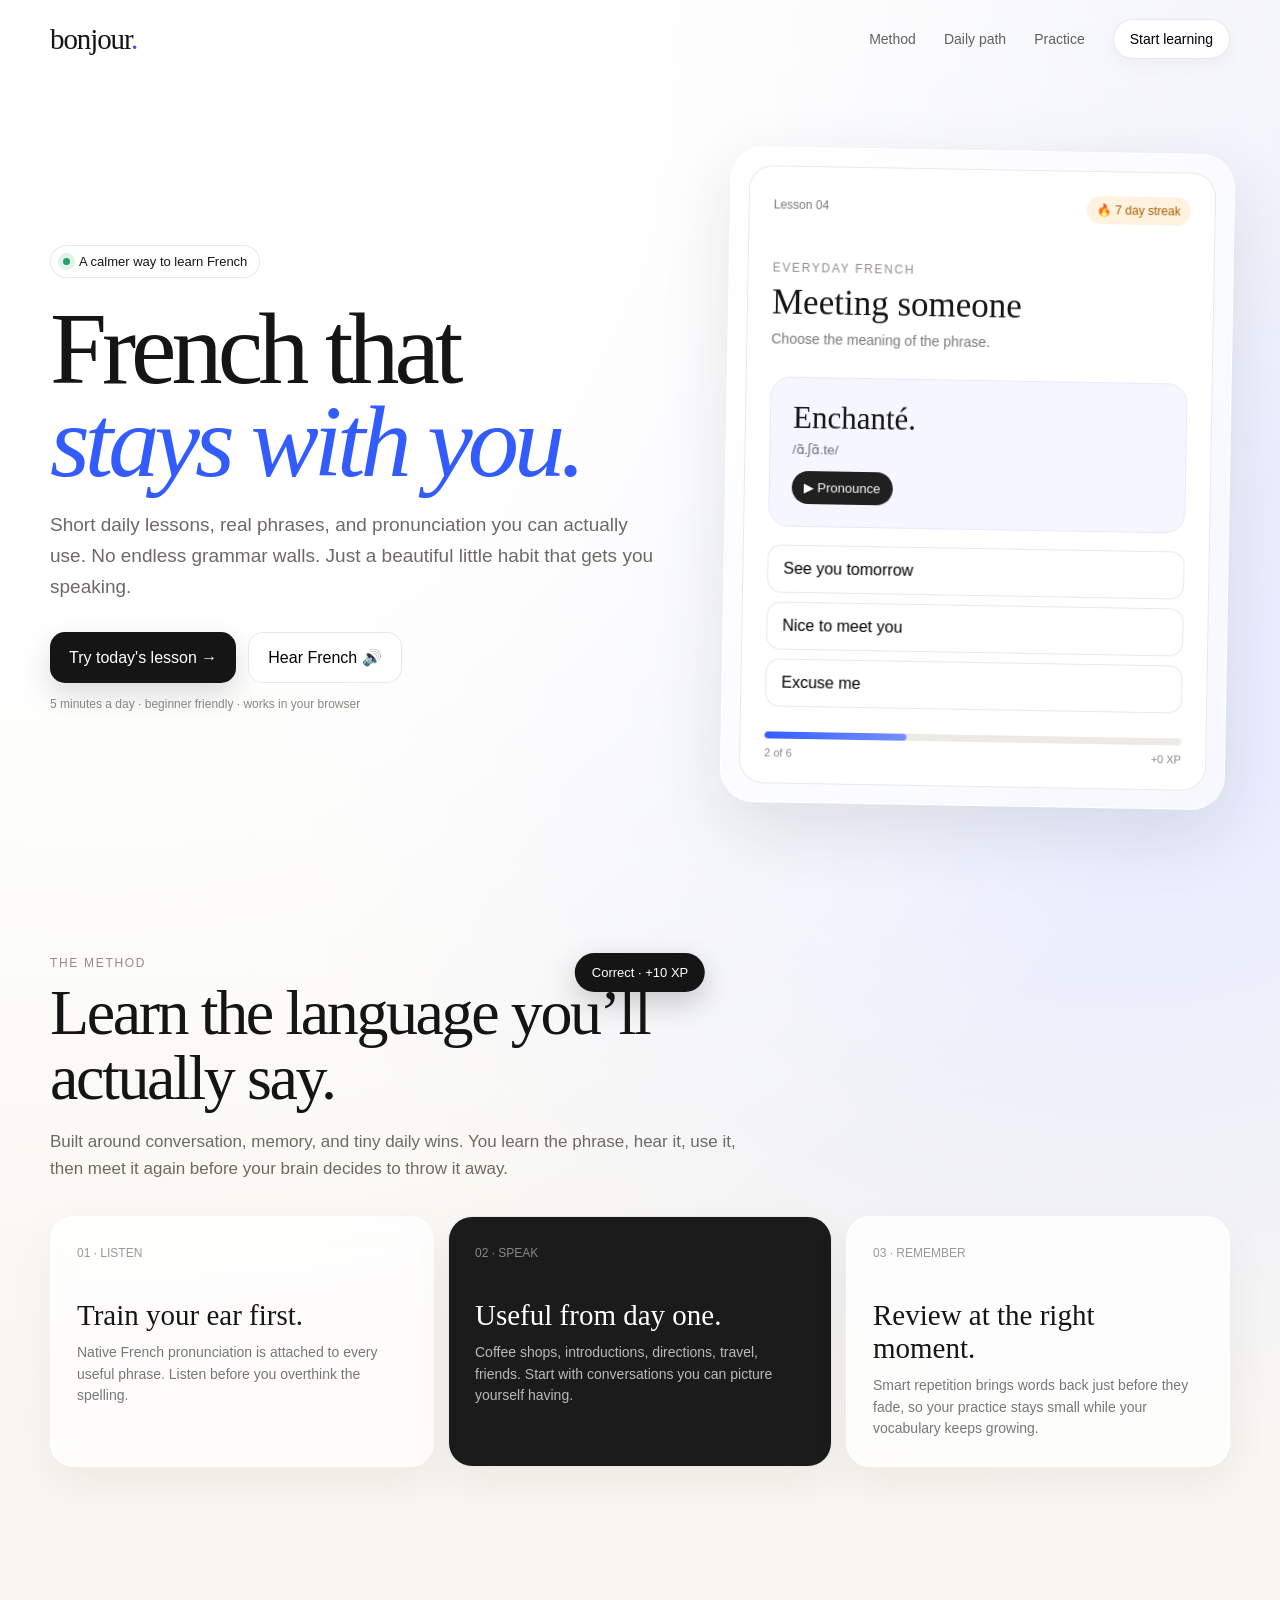
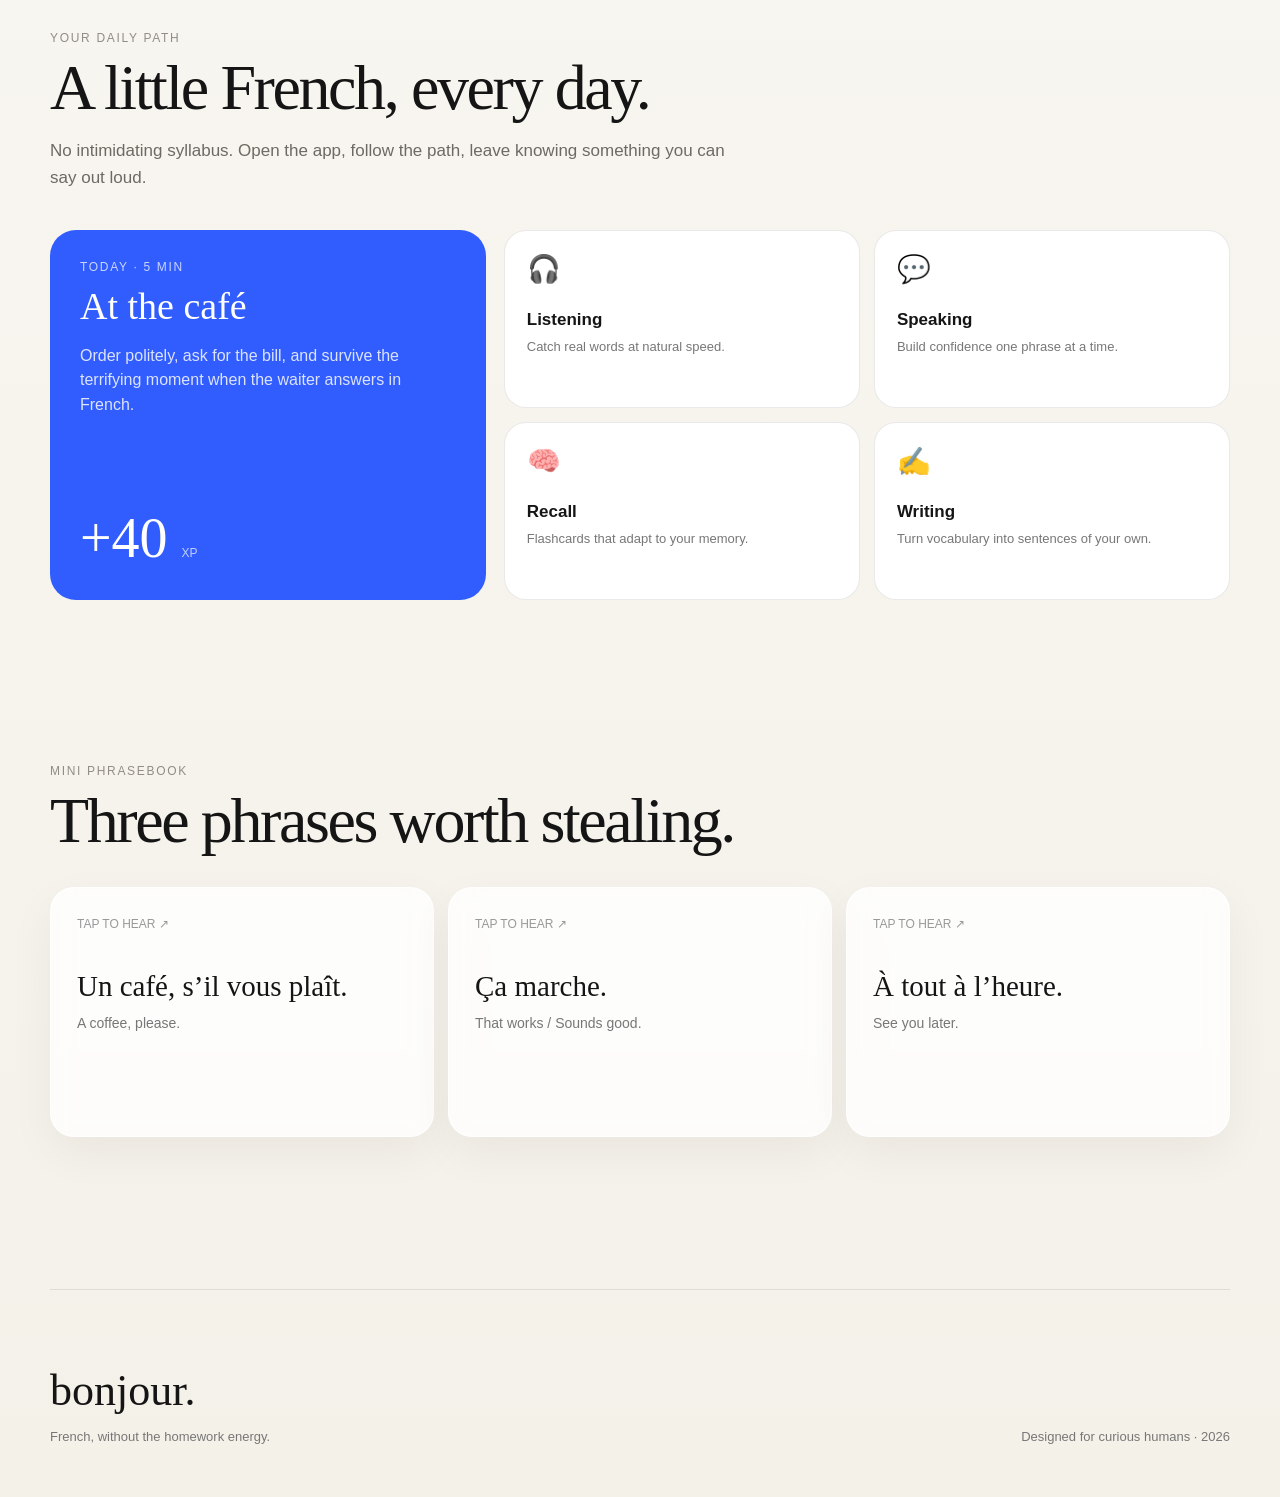
==== index.html @ db7db1b3 "Build interactive French learning demo" ====
<!DOCTYPE html>
<html lang="en">
<head>
<meta charset="UTF-8" />
<meta name="viewport" content="width=device-width, initial-scale=1.0" />
<meta name="theme-color" content="#f7f5ef" />
<title>bonjour. — Learn French beautifully</title>
<meta name="description" content="A beautiful, interactive French learning experience." />
<style>
  :root{
    --ink:#151515;--muted:#6d6a63;--paper:#f7f5ef;--card:rgba(255,255,255,.78);
    --line:rgba(20,20,20,.09);--blue:#335cff;--blue2:#7790ff;--cream:#ece7dd;--green:#2f8f62;
    --shadow:0 24px 70px rgba(28,26,20,.10);
  }
  *{box-sizing:border-box} html{scroll-behavior:smooth}
  body{margin:0;color:var(--ink);background:
    radial-gradient(circle at 8% 4%,#fff 0 15%,transparent 40%),
    radial-gradient(circle at 88% 20%,#e9edff 0 8%,transparent 32%),
    linear-gradient(180deg,#fbfaf6 0%,#f4f1e9 100%);
    font-family:Inter,ui-sans-serif,-apple-system,BlinkMacSystemFont,"Segoe UI",sans-serif;min-height:100vh}
  button{font:inherit}.wrap{width:min(1180px,calc(100% - 32px));margin:auto}
  nav{height:78px;display:flex;align-items:center;justify-content:space-between}
  .brand{font-family:Georgia,serif;font-size:29px;letter-spacing:-1.1px}
  .brand i{font-style:normal;color:var(--blue)}
  .navlinks{display:flex;gap:28px;align-items:center;font-size:14px}
  .navlinks a{color:inherit;text-decoration:none;opacity:.67}
  .pill{border:1px solid var(--line);background:#fff;border-radius:999px;padding:11px 16px;box-shadow:0 6px 20px rgba(0,0,0,.04)}
  .hero{display:grid;grid-template-columns:1.1fr .9fr;gap:58px;align-items:center;padding:72px 0 68px}
  .eyebrow{display:inline-flex;align-items:center;gap:9px;font-size:13px;padding:8px 12px;border:1px solid var(--line);border-radius:999px;background:rgba(255,255,255,.6)}
  .dot{width:7px;height:7px;border-radius:50%;background:#2c9d68;box-shadow:0 0 0 5px #dff3e9}
  h1{font-family:Georgia,serif;font-weight:500;font-size:clamp(58px,8vw,104px);line-height:.91;letter-spacing:-5px;margin:24px 0 22px}
  h1 span{font-style:italic;color:var(--blue)}
  .lead{font-size:19px;line-height:1.62;color:var(--muted);max-width:610px}
  .hero-actions{display:flex;gap:12px;margin-top:30px}
  .primary{border:0;border-radius:15px;padding:15px 19px;background:var(--ink);color:#fff;cursor:pointer;box-shadow:0 12px 30px rgba(0,0,0,.14)}
  .secondary{border:1px solid var(--line);border-radius:15px;padding:15px 19px;background:#fff;cursor:pointer}
  .micro{font-size:12px;color:#8a877f;margin-top:14px}
  .phone{background:rgba(255,255,255,.62);border:1px solid rgba(255,255,255,.88);border-radius:34px;padding:18px;box-shadow:var(--shadow);transform:rotate(1deg);backdrop-filter:blur(16px)}
  .phone-inner{border-radius:24px;background:#fff;min-height:540px;padding:24px;border:1px solid var(--line)}
  .status{display:flex;justify-content:space-between;align-items:center;font-size:12px;color:#777}
  .streak{padding:7px 10px;background:#fff3df;border-radius:999px;color:#a65b00}
  .lesson-head{margin-top:42px}
  .tiny{font-size:12px;text-transform:uppercase;letter-spacing:.14em;color:#918d85}
  .lesson-head h3{font-family:Georgia,serif;font-size:35px;margin:8px 0 8px;font-weight:500}
  .lesson-head p{margin:0;color:#777;font-size:14px}
  .phrase{margin:30px 0 18px;padding:22px;border-radius:20px;background:#f5f6ff;border:1px solid #e6e9ff}
  .phrase strong{font-family:Georgia,serif;font-size:31px;font-weight:500;display:block}
  .phrase small{color:#6d6b76;display:block;margin-top:6px}
  .speak{margin-top:14px;border:0;background:#202020;color:white;border-radius:999px;padding:9px 12px;cursor:pointer;font-size:13px}
  .choices{display:grid;gap:9px}
  .choice{border:1px solid var(--line);background:#fff;border-radius:14px;padding:14px 15px;text-align:left;cursor:pointer;transition:.2s}
  .choice:hover{transform:translateY(-2px);border-color:#b8c2ff}
  .choice.correct{background:#e8f7ef;border-color:#a6d5bd;color:#206546}
  .choice.wrong{background:#fff0ef;border-color:#f0b7b2}
  .progress{height:7px;background:#eceae4;border-radius:999px;overflow:hidden;margin-top:25px}
  .progress span{display:block;height:100%;width:34%;background:linear-gradient(90deg,var(--blue),var(--blue2));border-radius:999px;transition:.45s}
  .progress-row{display:flex;justify-content:space-between;font-size:11px;color:#8c8880;margin-top:8px}
  .section{padding:82px 0}.section-title{max-width:700px}
  .section-title h2{font-family:Georgia,serif;font-size:clamp(42px,5vw,66px);font-weight:500;letter-spacing:-2.4px;line-height:1.02;margin:10px 0}
  .section-title p{color:var(--muted);line-height:1.6;font-size:17px}
  .grid3{display:grid;grid-template-columns:repeat(3,1fr);gap:14px;margin-top:34px}
  .card{background:var(--card);border:1px solid rgba(255,255,255,.9);border-radius:24px;padding:26px;min-height:250px;box-shadow:0 16px 45px rgba(30,25,15,.05);backdrop-filter:blur(10px)}
  .card .num{font-size:12px;color:#999}.card h3{font-family:Georgia,serif;font-size:29px;font-weight:500;margin:38px 0 10px}
  .card p{color:#777;line-height:1.55;font-size:14px;margin:0}
  .card.highlight{background:#1b1b1b;color:#fff}.card.highlight p{color:#bababa}.card.highlight .num{color:#888}
  .path{display:grid;grid-template-columns:.75fr 1.25fr;gap:18px;margin-top:38px}
  .today{background:#315dff;color:white;border-radius:26px;padding:30px;min-height:370px;display:flex;flex-direction:column;justify-content:space-between}
  .today h3{font-family:Georgia,serif;font-weight:500;font-size:38px;margin:10px 0}.today p{color:#dce3ff;line-height:1.55}
  .xp{font-size:56px;font-family:Georgia,serif}.xp small{font-family:Inter,sans-serif;font-size:12px;opacity:.7}
  .modules{display:grid;grid-template-columns:1fr 1fr;gap:14px}
  .module{background:#fff;border:1px solid var(--line);border-radius:22px;padding:22px}
  .module .icon{font-size:27px}.module h4{font-size:17px;margin:25px 0 7px}.module p{font-size:13px;color:#777;line-height:1.5;margin:0}
  .footer{padding:75px 0 40px;border-top:1px solid var(--line);margin-top:70px;display:flex;justify-content:space-between;align-items:flex-end}
  .footer strong{font-family:Georgia,serif;font-size:44px;font-weight:500}.footer p{color:#777;font-size:13px}
  #toast{position:fixed;left:50%;bottom:28px;transform:translate(-50%,120px);background:#151515;color:white;padding:12px 17px;border-radius:999px;font-size:13px;transition:.3s;z-index:5;box-shadow:0 10px 30px rgba(0,0,0,.2)}
  #toast.show{transform:translate(-50%,0)}
  @media(max-width:850px){
    .hero{grid-template-columns:1fr;padding-top:35px}.phone{transform:none}.grid3,.path{grid-template-columns:1fr}.modules{grid-template-columns:1fr 1fr}
    .navlinks a{display:none}h1{letter-spacing:-3px}.footer{align-items:flex-start;gap:30px;flex-direction:column}
  }
  @media(max-width:520px){.modules{grid-template-columns:1fr}.hero-actions{flex-direction:column}.phone-inner{min-height:0}.navlinks .pill{display:block}h1{font-size:58px}}
</style>
</head>
<body>
<div class="wrap">
  <nav>
    <div class="brand">bonjour<i>.</i></div>
    <div class="navlinks">
      <a href="#method">Method</a><a href="#path">Daily path</a><a href="#practice">Practice</a>
      <button class="pill" onclick="document.getElementById('practice').scrollIntoView()">Start learning</button>
    </div>
  </nav>

  <main>
    <section class="hero">
      <div>
        <div class="eyebrow"><span class="dot"></span> A calmer way to learn French</div>
        <h1>French that<br><span>stays with you.</span></h1>
        <p class="lead">Short daily lessons, real phrases, and pronunciation you can actually use. No endless grammar walls. Just a beautiful little habit that gets you speaking.</p>
        <div class="hero-actions">
          <button class="primary" onclick="document.getElementById('practice').scrollIntoView()">Try today's lesson →</button>
          <button class="secondary" onclick="speakFrench('Bonjour, enchanté. Je suis ravi de vous rencontrer.')">Hear French 🔊</button>
        </div>
        <div class="micro">5 minutes a day · beginner friendly · works in your browser</div>
      </div>

      <div class="phone" id="practice">
        <div class="phone-inner">
          <div class="status"><span>Lesson 04</span><span class="streak">🔥 7 day streak</span></div>
          <div class="lesson-head">
            <div class="tiny">Everyday French</div>
            <h3>Meeting someone</h3>
            <p>Choose the meaning of the phrase.</p>
          </div>
          <div class="phrase">
            <strong>Enchanté.</strong>
            <small>/ɑ̃.ʃɑ̃.te/</small>
            <button class="speak" onclick="speakFrench('Enchanté')">▶ Pronounce</button>
          </div>
          <div class="choices">
            <button class="choice" onclick="answer(this,false)">See you tomorrow</button>
            <button class="choice" onclick="answer(this,true)">Nice to meet you</button>
            <button class="choice" onclick="answer(this,false)">Excuse me</button>
          </div>
          <div class="progress"><span id="bar"></span></div>
          <div class="progress-row"><span id="step">2 of 6</span><span id="xp">+0 XP</span></div>
        </div>
      </div>
    </section>

    <section class="section" id="method">
      <div class="section-title">
        <div class="tiny">The method</div>
        <h2>Learn the language you’ll actually say.</h2>
        <p>Built around conversation, memory, and tiny daily wins. You learn the phrase, hear it, use it, then meet it again before your brain decides to throw it away.</p>
      </div>
      <div class="grid3">
        <article class="card">
          <span class="num">01 · LISTEN</span>
          <h3>Train your ear first.</h3>
          <p>Native French pronunciation is attached to every useful phrase. Listen before you overthink the spelling.</p>
        </article>
        <article class="card highlight">
          <span class="num">02 · SPEAK</span>
          <h3>Useful from day one.</h3>
          <p>Coffee shops, introductions, directions, travel, friends. Start with conversations you can picture yourself having.</p>
        </article>
        <article class="card">
          <span class="num">03 · REMEMBER</span>
          <h3>Review at the right moment.</h3>
          <p>Smart repetition brings words back just before they fade, so your practice stays small while your vocabulary keeps growing.</p>
        </article>
      </div>
    </section>

    <section class="section" id="path">
      <div class="section-title">
        <div class="tiny">Your daily path</div>
        <h2>A little French, every day.</h2>
        <p>No intimidating syllabus. Open the app, follow the path, leave knowing something you can say out loud.</p>
      </div>
      <div class="path">
        <div class="today">
          <div>
            <div class="tiny" style="color:#cbd5ff">TODAY · 5 MIN</div>
            <h3>At the café</h3>
            <p>Order politely, ask for the bill, and survive the terrifying moment when the waiter answers in French.</p>
          </div>
          <div class="xp">+40 <small>XP</small></div>
        </div>
        <div class="modules">
          <div class="module"><div class="icon">🎧</div><h4>Listening</h4><p>Catch real words at natural speed.</p></div>
          <div class="module"><div class="icon">💬</div><h4>Speaking</h4><p>Build confidence one phrase at a time.</p></div>
          <div class="module"><div class="icon">🧠</div><h4>Recall</h4><p>Flashcards that adapt to your memory.</p></div>
          <div class="module"><div class="icon">✍️</div><h4>Writing</h4><p>Turn vocabulary into sentences of your own.</p></div>
        </div>
      </div>
    </section>

    <section class="section">
      <div class="section-title">
        <div class="tiny">Mini phrasebook</div>
        <h2>Three phrases worth stealing.</h2>
      </div>
      <div class="grid3">
        <article class="card" onclick="speakFrench('Un café, s\'il vous plaît')" style="cursor:pointer">
          <span class="num">TAP TO HEAR ↗</span><h3>Un café, s’il vous plaît.</h3><p>A coffee, please.</p>
        </article>
        <article class="card" onclick="speakFrench('Ça marche')" style="cursor:pointer">
          <span class="num">TAP TO HEAR ↗</span><h3>Ça marche.</h3><p>That works / Sounds good.</p>
        </article>
        <article class="card" onclick="speakFrench('À tout à l\'heure')" style="cursor:pointer">
          <span class="num">TAP TO HEAR ↗</span><h3>À tout à l’heure.</h3><p>See you later.</p>
        </article>
      </div>
    </section>
  </main>

  <footer class="footer">
    <div><strong>bonjour.</strong><p>French, without the homework energy.</p></div>
    <p>Designed for curious humans · 2026</p>
  </footer>
</div>
<div id="toast">Correct · +10 XP</div>

<script>
let solved=false;
function answer(el,correct){
  if(solved) return;
  document.querySelectorAll('.choice').forEach(b=>b.classList.remove('correct','wrong'));
  if(correct){
    solved=true; el.classList.add('correct');
    document.getElementById('bar').style.width='50%';
    document.getElementById('step').textContent='3 of 6';
    document.getElementById('xp').textContent='+10 XP';
    toast('Correct · +10 XP');
  } else {
    el.classList.add('wrong'); toast('Almost. Try again.');
    setTimeout(()=>el.classList.remove('wrong'),700);
  }
}
function toast(t){
  const x=document.getElementById('toast'); x.textContent=t; x.classList.add('show');
  setTimeout(()=>x.classList.remove('show'),1500);
}
function speakFrench(text){
  if(!('speechSynthesis' in window)){ toast('Audio is not supported in this browser'); return; }
  speechSynthesis.cancel();
  const u=new SpeechSynthesisUtterance(text); u.lang='fr-FR'; u.rate=.88;
  speechSynthesis.speak(u);
}
</script>
</body>
</html>
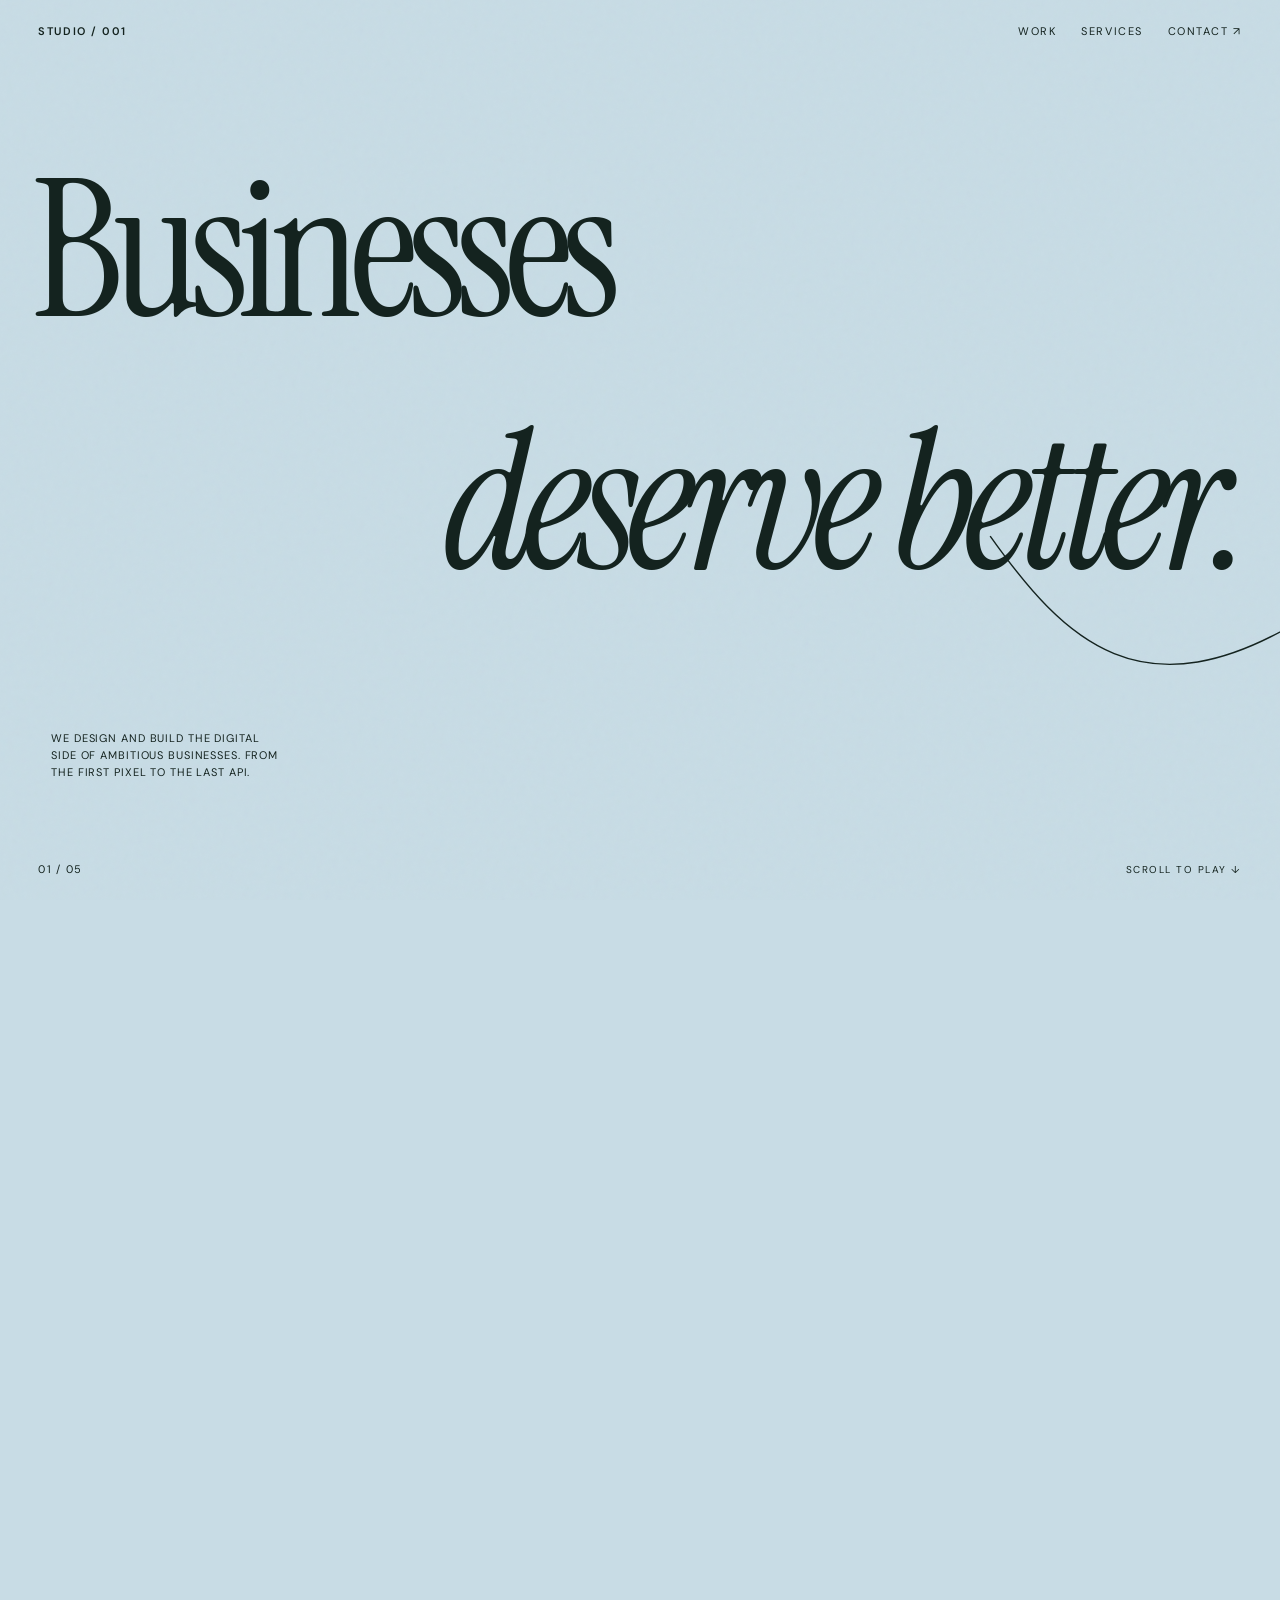
==== commit 31e62586: "Replace demo with cinematic studio scroll concept" ====
--- a/index.html
+++ b/index.html
@@ -1,234 +1,65 @@
-<!DOCTYPE html>
+<!doctype html>
 <html lang="en">
 <head>
-<meta charset="UTF-8" />
-<meta name="viewport" content="width=device-width, initial-scale=1.0" />
-<meta name="theme-color" content="#f7f5ef" />
-<title>bonjour. — Learn French beautifully</title>
-<meta name="description" content="A beautiful, interactive French learning experience." />
+<meta charset="utf-8"><meta name="viewport" content="width=device-width,initial-scale=1">
+<title>Studio — Digital, made tangible.</title>
+<meta name="theme-color" content="#c9dce5">
 <style>
-  :root{
-    --ink:#151515;--muted:#6d6a63;--paper:#f7f5ef;--card:rgba(255,255,255,.78);
-    --line:rgba(20,20,20,.09);--blue:#335cff;--blue2:#7790ff;--cream:#ece7dd;--green:#2f8f62;
-    --shadow:0 24px 70px rgba(28,26,20,.10);
-  }
-  *{box-sizing:border-box} html{scroll-behavior:smooth}
-  body{margin:0;color:var(--ink);background:
-    radial-gradient(circle at 8% 4%,#fff 0 15%,transparent 40%),
-    radial-gradient(circle at 88% 20%,#e9edff 0 8%,transparent 32%),
-    linear-gradient(180deg,#fbfaf6 0%,#f4f1e9 100%);
-    font-family:Inter,ui-sans-serif,-apple-system,BlinkMacSystemFont,"Segoe UI",sans-serif;min-height:100vh}
-  button{font:inherit}.wrap{width:min(1180px,calc(100% - 32px));margin:auto}
-  nav{height:78px;display:flex;align-items:center;justify-content:space-between}
-  .brand{font-family:Georgia,serif;font-size:29px;letter-spacing:-1.1px}
-  .brand i{font-style:normal;color:var(--blue)}
-  .navlinks{display:flex;gap:28px;align-items:center;font-size:14px}
-  .navlinks a{color:inherit;text-decoration:none;opacity:.67}
-  .pill{border:1px solid var(--line);background:#fff;border-radius:999px;padding:11px 16px;box-shadow:0 6px 20px rgba(0,0,0,.04)}
-  .hero{display:grid;grid-template-columns:1.1fr .9fr;gap:58px;align-items:center;padding:72px 0 68px}
-  .eyebrow{display:inline-flex;align-items:center;gap:9px;font-size:13px;padding:8px 12px;border:1px solid var(--line);border-radius:999px;background:rgba(255,255,255,.6)}
-  .dot{width:7px;height:7px;border-radius:50%;background:#2c9d68;box-shadow:0 0 0 5px #dff3e9}
-  h1{font-family:Georgia,serif;font-weight:500;font-size:clamp(58px,8vw,104px);line-height:.91;letter-spacing:-5px;margin:24px 0 22px}
-  h1 span{font-style:italic;color:var(--blue)}
-  .lead{font-size:19px;line-height:1.62;color:var(--muted);max-width:610px}
-  .hero-actions{display:flex;gap:12px;margin-top:30px}
-  .primary{border:0;border-radius:15px;padding:15px 19px;background:var(--ink);color:#fff;cursor:pointer;box-shadow:0 12px 30px rgba(0,0,0,.14)}
-  .secondary{border:1px solid var(--line);border-radius:15px;padding:15px 19px;background:#fff;cursor:pointer}
-  .micro{font-size:12px;color:#8a877f;margin-top:14px}
-  .phone{background:rgba(255,255,255,.62);border:1px solid rgba(255,255,255,.88);border-radius:34px;padding:18px;box-shadow:var(--shadow);transform:rotate(1deg);backdrop-filter:blur(16px)}
-  .phone-inner{border-radius:24px;background:#fff;min-height:540px;padding:24px;border:1px solid var(--line)}
-  .status{display:flex;justify-content:space-between;align-items:center;font-size:12px;color:#777}
-  .streak{padding:7px 10px;background:#fff3df;border-radius:999px;color:#a65b00}
-  .lesson-head{margin-top:42px}
-  .tiny{font-size:12px;text-transform:uppercase;letter-spacing:.14em;color:#918d85}
-  .lesson-head h3{font-family:Georgia,serif;font-size:35px;margin:8px 0 8px;font-weight:500}
-  .lesson-head p{margin:0;color:#777;font-size:14px}
-  .phrase{margin:30px 0 18px;padding:22px;border-radius:20px;background:#f5f6ff;border:1px solid #e6e9ff}
-  .phrase strong{font-family:Georgia,serif;font-size:31px;font-weight:500;display:block}
-  .phrase small{color:#6d6b76;display:block;margin-top:6px}
-  .speak{margin-top:14px;border:0;background:#202020;color:white;border-radius:999px;padding:9px 12px;cursor:pointer;font-size:13px}
-  .choices{display:grid;gap:9px}
-  .choice{border:1px solid var(--line);background:#fff;border-radius:14px;padding:14px 15px;text-align:left;cursor:pointer;transition:.2s}
-  .choice:hover{transform:translateY(-2px);border-color:#b8c2ff}
-  .choice.correct{background:#e8f7ef;border-color:#a6d5bd;color:#206546}
-  .choice.wrong{background:#fff0ef;border-color:#f0b7b2}
-  .progress{height:7px;background:#eceae4;border-radius:999px;overflow:hidden;margin-top:25px}
-  .progress span{display:block;height:100%;width:34%;background:linear-gradient(90deg,var(--blue),var(--blue2));border-radius:999px;transition:.45s}
-  .progress-row{display:flex;justify-content:space-between;font-size:11px;color:#8c8880;margin-top:8px}
-  .section{padding:82px 0}.section-title{max-width:700px}
-  .section-title h2{font-family:Georgia,serif;font-size:clamp(42px,5vw,66px);font-weight:500;letter-spacing:-2.4px;line-height:1.02;margin:10px 0}
-  .section-title p{color:var(--muted);line-height:1.6;font-size:17px}
-  .grid3{display:grid;grid-template-columns:repeat(3,1fr);gap:14px;margin-top:34px}
-  .card{background:var(--card);border:1px solid rgba(255,255,255,.9);border-radius:24px;padding:26px;min-height:250px;box-shadow:0 16px 45px rgba(30,25,15,.05);backdrop-filter:blur(10px)}
-  .card .num{font-size:12px;color:#999}.card h3{font-family:Georgia,serif;font-size:29px;font-weight:500;margin:38px 0 10px}
-  .card p{color:#777;line-height:1.55;font-size:14px;margin:0}
-  .card.highlight{background:#1b1b1b;color:#fff}.card.highlight p{color:#bababa}.card.highlight .num{color:#888}
-  .path{display:grid;grid-template-columns:.75fr 1.25fr;gap:18px;margin-top:38px}
-  .today{background:#315dff;color:white;border-radius:26px;padding:30px;min-height:370px;display:flex;flex-direction:column;justify-content:space-between}
-  .today h3{font-family:Georgia,serif;font-weight:500;font-size:38px;margin:10px 0}.today p{color:#dce3ff;line-height:1.55}
-  .xp{font-size:56px;font-family:Georgia,serif}.xp small{font-family:Inter,sans-serif;font-size:12px;opacity:.7}
-  .modules{display:grid;grid-template-columns:1fr 1fr;gap:14px}
-  .module{background:#fff;border:1px solid var(--line);border-radius:22px;padding:22px}
-  .module .icon{font-size:27px}.module h4{font-size:17px;margin:25px 0 7px}.module p{font-size:13px;color:#777;line-height:1.5;margin:0}
-  .footer{padding:75px 0 40px;border-top:1px solid var(--line);margin-top:70px;display:flex;justify-content:space-between;align-items:flex-end}
-  .footer strong{font-family:Georgia,serif;font-size:44px;font-weight:500}.footer p{color:#777;font-size:13px}
-  #toast{position:fixed;left:50%;bottom:28px;transform:translate(-50%,120px);background:#151515;color:white;padding:12px 17px;border-radius:999px;font-size:13px;transition:.3s;z-index:5;box-shadow:0 10px 30px rgba(0,0,0,.2)}
-  #toast.show{transform:translate(-50%,0)}
-  @media(max-width:850px){
-    .hero{grid-template-columns:1fr;padding-top:35px}.phone{transform:none}.grid3,.path{grid-template-columns:1fr}.modules{grid-template-columns:1fr 1fr}
-    .navlinks a{display:none}h1{letter-spacing:-3px}.footer{align-items:flex-start;gap:30px;flex-direction:column}
-  }
-  @media(max-width:520px){.modules{grid-template-columns:1fr}.hero-actions{flex-direction:column}.phone-inner{min-height:0}.navlinks .pill{display:block}h1{font-size:58px}}
+@import url('https://fonts.googleapis.com/css2?family=DM+Sans:wght@400;500;600&family=Instrument+Serif:ital@0;1&display=swap');
+:root{--blue:#c8dce5;--cream:#eee6d7;--green:#12382f;--ink:#14231f;--tan:#c9b89a}
+*{box-sizing:border-box}html,body{margin:0;background:var(--blue);color:var(--ink);font-family:"DM Sans",sans-serif}
+body{height:720vh}.stage{position:fixed;inset:0;overflow:hidden;background:var(--blue);transition:background .6s}
+.paper{position:absolute;inset:-4%;background-image:url("data:image/svg+xml,%3Csvg viewBox='0 0 180 180' xmlns='http://www.w3.org/2000/svg'%3E%3Cfilter id='n'%3E%3CfeTurbulence type='fractalNoise' baseFrequency='.8' numOctaves='4' stitchTiles='stitch'/%3E%3C/filter%3E%3Crect width='100%25' height='100%25' filter='url(%23n)' opacity='.10'/%3E%3C/svg%3E");mix-blend-mode:multiply;opacity:.28;pointer-events:none;z-index:30}
+nav{position:absolute;z-index:40;top:0;left:0;right:0;padding:24px 3vw;display:flex;justify-content:space-between;align-items:center;font-size:11px;letter-spacing:.14em;text-transform:uppercase}
+.logo{font-weight:600}.navright{display:flex;gap:25px}.counter{position:absolute;z-index:40;bottom:24px;left:3vw;font-size:11px;letter-spacing:.12em}.hint{position:absolute;z-index:40;right:3vw;bottom:24px;font-size:10px;letter-spacing:.15em;text-transform:uppercase}
+.scene{position:absolute;inset:0;display:flex;align-items:center;justify-content:center;will-change:transform,opacity}
+.hero{z-index:8}.mega{position:absolute;margin:0;font-family:"Instrument Serif",serif;font-size:clamp(88px,15vw,245px);font-weight:400;line-height:.74;letter-spacing:-.055em;white-space:nowrap}
+.mega.a{left:2.5vw;top:20vh}.mega.b{right:3vw;top:48vh;font-style:italic}.micro{position:absolute;width:230px;font-size:11px;line-height:1.55;text-transform:uppercase;letter-spacing:.08em;left:4vw;bottom:12vh}
+.lineSvg{position:absolute;inset:0;width:100%;height:100%;z-index:14;pointer-events:none}.lineSvg path{fill:none;stroke:var(--ink);stroke-width:1.4;vector-effect:non-scaling-stroke}
+.idea{z-index:10;opacity:0}.idea .title{position:absolute;left:7vw;top:19vh;font:400 clamp(70px,12vw,190px)/.78 "Instrument Serif";letter-spacing:-.05em}.idea .title i{font-weight:400}.sketch{position:absolute;right:8vw;bottom:8vh;width:min(38vw,550px);height:min(50vh,500px);border:1px solid var(--ink);transform:rotate(2deg);background:rgba(238,230,215,.34)}
+.sketch:before,.sketch:after{content:"";position:absolute;border:1px solid var(--ink)}.sketch:before{inset:12% 10% 18% 14%;clip-path:polygon(0 100%,0 30%,23% 30%,23% 0,55% 0,55% 18%,100% 18%,100% 100%)}.sketch:after{width:38%;height:45%;right:15%;bottom:18%;border-radius:50% 50% 8% 8%}
+.note{position:absolute;right:12vw;top:17vh;font:italic 30px "Instrument Serif";transform:rotate(-7deg)}
+.web{z-index:12;opacity:0}.browser{width:min(78vw,1120px);height:min(66vh,690px);background:var(--cream);border:1px solid var(--ink);box-shadow:12px 15px 0 rgba(20,35,31,.12);position:relative;overflow:hidden}.bar{height:42px;border-bottom:1px solid var(--ink);display:flex;align-items:center;padding:0 16px;gap:7px}.dot{width:6px;height:6px;border:1px solid;border-radius:50%}.browserHero{padding:7vh 5vw}.browserHero small{font-size:10px;letter-spacing:.14em;text-transform:uppercase}.browserHero h2{font:400 clamp(58px,9vw,145px)/.77 "Instrument Serif";letter-spacing:-.05em;margin:3vh 0}.browserHero p{width:340px;max-width:70%;font-size:12px;line-height:1.6}
+.phoneScene{z-index:15;opacity:0}.phone{height:min(74vh,760px);aspect-ratio:.49;border:1.5px solid var(--cream);border-radius:44px;padding:12px;background:var(--green);box-shadow:14px 18px 0 rgba(0,0,0,.12);color:var(--cream);overflow:hidden}.phoneIn{border:1px solid rgba(238,230,215,.5);border-radius:33px;height:100%;padding:35px 20px;position:relative}.phone h3{font:400 58px/.85 "Instrument Serif";margin:50px 0 15px}.phone .tile{border-top:1px solid rgba(238,230,215,.5);padding:16px 0;font-size:11px;display:flex;justify-content:space-between}.floatWord{position:absolute;font:italic clamp(90px,17vw,270px)/.8 "Instrument Serif";color:var(--cream);white-space:nowrap}
+.system{z-index:18;opacity:0;color:var(--ink)}.systemTitle{position:absolute;left:4vw;top:15vh;font:400 clamp(75px,12vw,190px)/.8 "Instrument Serif";letter-spacing:-.05em}.objects{position:absolute;left:5vw;right:5vw;bottom:9vh;height:36vh;display:flex;align-items:end;justify-content:space-between}.obj{border:1px solid var(--ink);background:rgba(238,230,215,.38);padding:16px;font-size:10px;text-transform:uppercase;letter-spacing:.1em}.receipt{width:18%;height:75%;transform:rotate(-3deg)}.box{width:23%;height:45%}.crm{width:28%;height:92%;display:grid;grid-template-rows:auto 1fr;gap:15px}.rows{border-top:1px solid}.rows div{border-bottom:1px solid;padding:8px 0}.pay{width:17%;height:58%;transform:rotate(3deg)}
+.final{z-index:22;opacity:0;color:var(--cream)}.final h2{font:400 clamp(80px,14vw,220px)/.76 "Instrument Serif";letter-spacing:-.055em;margin:0;width:88vw}.final h2 i{font-weight:400}.final small{position:absolute;left:6vw;bottom:11vh;letter-spacing:.15em;text-transform:uppercase}.globe{position:absolute;width:min(32vw,430px);aspect-ratio:1;border:1px solid var(--cream);border-radius:50%;right:5vw;bottom:-10vh;opacity:.5}.globe:before,.globe:after{content:"";position:absolute;inset:10% 32%;border:1px solid;border-radius:50%}.globe:after{inset:32% 10%}
+@media(max-width:700px){body{height:760vh}nav{padding:18px 18px}.navright{gap:12px}.navright span:first-child{display:none}.mega{font-size:clamp(76px,24vw,120px)}.mega.a{left:16px;top:25vh}.mega.b{right:15px;top:48vh}.micro{left:18px;bottom:15vh;width:185px}.idea .title{left:18px;top:19vh;font-size:clamp(65px,20vw,105px)}.sketch{width:72vw;height:36vh;right:-8vw;bottom:8vh}.note{right:20px;top:14vh;font-size:22px}.browser{width:88vw;height:64vh}.browserHero{padding:6vh 7vw}.browserHero h2{font-size:clamp(58px,18vw,90px)}.phone{height:68vh}.floatWord{font-size:30vw;transform:rotate(-90deg);right:-42vw!important;top:30vh!important}.systemTitle{left:18px;top:15vh;font-size:20vw}.objects{left:18px;right:18px;height:43vh;gap:8px;flex-wrap:wrap}.receipt{width:42%;height:40%}.box{width:52%;height:32%}.crm{width:60%;height:50%}.pay{width:34%;height:42%}.final h2{font-size:21vw;width:92vw}.globe{width:70vw;right:-20vw}.counter{left:18px}.hint{right:18px}}
+@media(prefers-reduced-motion:reduce){body{height:auto}.stage{position:relative;height:100vh}.scene:not(.hero){display:none}}
 </style>
-</head>
-<body>
-<div class="wrap">
-  <nav>
-    <div class="brand">bonjour<i>.</i></div>
-    <div class="navlinks">
-      <a href="#method">Method</a><a href="#path">Daily path</a><a href="#practice">Practice</a>
-      <button class="pill" onclick="document.getElementById('practice').scrollIntoView()">Start learning</button>
-    </div>
-  </nav>
-
-  <main>
-    <section class="hero">
-      <div>
-        <div class="eyebrow"><span class="dot"></span> A calmer way to learn French</div>
-        <h1>French that<br><span>stays with you.</span></h1>
-        <p class="lead">Short daily lessons, real phrases, and pronunciation you can actually use. No endless grammar walls. Just a beautiful little habit that gets you speaking.</p>
-        <div class="hero-actions">
-          <button class="primary" onclick="document.getElementById('practice').scrollIntoView()">Try today's lesson →</button>
-          <button class="secondary" onclick="speakFrench('Bonjour, enchanté. Je suis ravi de vous rencontrer.')">Hear French 🔊</button>
-        </div>
-        <div class="micro">5 minutes a day · beginner friendly · works in your browser</div>
-      </div>
-
-      <div class="phone" id="practice">
-        <div class="phone-inner">
-          <div class="status"><span>Lesson 04</span><span class="streak">🔥 7 day streak</span></div>
-          <div class="lesson-head">
-            <div class="tiny">Everyday French</div>
-            <h3>Meeting someone</h3>
-            <p>Choose the meaning of the phrase.</p>
-          </div>
-          <div class="phrase">
-            <strong>Enchanté.</strong>
-            <small>/ɑ̃.ʃɑ̃.te/</small>
-            <button class="speak" onclick="speakFrench('Enchanté')">▶ Pronounce</button>
-          </div>
-          <div class="choices">
-            <button class="choice" onclick="answer(this,false)">See you tomorrow</button>
-            <button class="choice" onclick="answer(this,true)">Nice to meet you</button>
-            <button class="choice" onclick="answer(this,false)">Excuse me</button>
-          </div>
-          <div class="progress"><span id="bar"></span></div>
-          <div class="progress-row"><span id="step">2 of 6</span><span id="xp">+0 XP</span></div>
-        </div>
-      </div>
-    </section>
-
-    <section class="section" id="method">
-      <div class="section-title">
-        <div class="tiny">The method</div>
-        <h2>Learn the language you’ll actually say.</h2>
-        <p>Built around conversation, memory, and tiny daily wins. You learn the phrase, hear it, use it, then meet it again before your brain decides to throw it away.</p>
-      </div>
-      <div class="grid3">
-        <article class="card">
-          <span class="num">01 · LISTEN</span>
-          <h3>Train your ear first.</h3>
-          <p>Native French pronunciation is attached to every useful phrase. Listen before you overthink the spelling.</p>
-        </article>
-        <article class="card highlight">
-          <span class="num">02 · SPEAK</span>
-          <h3>Useful from day one.</h3>
-          <p>Coffee shops, introductions, directions, travel, friends. Start with conversations you can picture yourself having.</p>
-        </article>
-        <article class="card">
-          <span class="num">03 · REMEMBER</span>
-          <h3>Review at the right moment.</h3>
-          <p>Smart repetition brings words back just before they fade, so your practice stays small while your vocabulary keeps growing.</p>
-        </article>
-      </div>
-    </section>
-
-    <section class="section" id="path">
-      <div class="section-title">
-        <div class="tiny">Your daily path</div>
-        <h2>A little French, every day.</h2>
-        <p>No intimidating syllabus. Open the app, follow the path, leave knowing something you can say out loud.</p>
-      </div>
-      <div class="path">
-        <div class="today">
-          <div>
-            <div class="tiny" style="color:#cbd5ff">TODAY · 5 MIN</div>
-            <h3>At the café</h3>
-            <p>Order politely, ask for the bill, and survive the terrifying moment when the waiter answers in French.</p>
-          </div>
-          <div class="xp">+40 <small>XP</small></div>
-        </div>
-        <div class="modules">
-          <div class="module"><div class="icon">🎧</div><h4>Listening</h4><p>Catch real words at natural speed.</p></div>
-          <div class="module"><div class="icon">💬</div><h4>Speaking</h4><p>Build confidence one phrase at a time.</p></div>
-          <div class="module"><div class="icon">🧠</div><h4>Recall</h4><p>Flashcards that adapt to your memory.</p></div>
-          <div class="module"><div class="icon">✍️</div><h4>Writing</h4><p>Turn vocabulary into sentences of your own.</p></div>
-        </div>
-      </div>
-    </section>
-
-    <section class="section">
-      <div class="section-title">
-        <div class="tiny">Mini phrasebook</div>
-        <h2>Three phrases worth stealing.</h2>
-      </div>
-      <div class="grid3">
-        <article class="card" onclick="speakFrench('Un café, s\'il vous plaît')" style="cursor:pointer">
-          <span class="num">TAP TO HEAR ↗</span><h3>Un café, s’il vous plaît.</h3><p>A coffee, please.</p>
-        </article>
-        <article class="card" onclick="speakFrench('Ça marche')" style="cursor:pointer">
-          <span class="num">TAP TO HEAR ↗</span><h3>Ça marche.</h3><p>That works / Sounds good.</p>
-        </article>
-        <article class="card" onclick="speakFrench('À tout à l\'heure')" style="cursor:pointer">
-          <span class="num">TAP TO HEAR ↗</span><h3>À tout à l’heure.</h3><p>See you later.</p>
-        </article>
-      </div>
-    </section>
-  </main>
-
-  <footer class="footer">
-    <div><strong>bonjour.</strong><p>French, without the homework energy.</p></div>
-    <p>Designed for curious humans · 2026</p>
-  </footer>
-</div>
-<div id="toast">Correct · +10 XP</div>
-
+</head><body>
+<main class="stage" id="stage">
+<div class="paper"></div>
+<nav><div class="logo">STUDIO / 001</div><div class="navright"><span>Work</span><span>Services</span><span>Contact ↗</span></div></nav>
+<div class="counter"><span id="num">01</span> / 05</div><div class="hint">scroll to play ↓</div>
+<section class="scene hero" id="hero"><h1 class="mega a">Businesses</h1><h1 class="mega b">deserve <i>better.</i></h1><p class="micro">We design and build the digital side of ambitious businesses. From the first pixel to the last API.</p></section>
+<section class="scene idea" id="idea"><div class="title">It starts<br>with an <i>idea.</i></div><div class="note">make it tangible →</div><div class="sketch"></div></section>
+<section class="scene web" id="web"><div class="browser"><div class="bar"><i class="dot"></i><i class="dot"></i><i class="dot"></i></div><div class="browserHero"><small>Strategy / Design / Development</small><h2>Ideas become<br><i>websites.</i></h2><p>Not templates. Digital places with a point of view, built to move people and businesses forward.</p></div></div></section>
+<section class="scene phoneScene" id="phone"><div class="floatWord" style="left:-4vw;top:18vh">then they move.</div><div class="phone"><div class="phoneIn"><small>YOUR BUSINESS / IN POCKET</small><h3>Powerful<br><i>apps.</i></h3><div class="tile"><span>iOS + Android</span><span>01</span></div><div class="tile"><span>Commerce</span><span>02</span></div><div class="tile"><span>Marketplaces</span><span>03</span></div><div class="tile"><span>Customer portals</span><span>04</span></div></div></div></section>
+<section class="scene system" id="system"><div class="systemTitle">Not just the<br>website. <i>The system.</i></div><div class="objects"><div class="obj receipt">ORDER #042<br><br>Customer<br>↓<br>Payment<br>↓<br>Confirmed</div><div class="obj box">INVENTORY<br><br>247 items<br>12 low stock</div><div class="obj crm">CRM / LIVE<div class="rows"><div>New lead · 12:42</div><div>Order paid · 12:43</div><div>WhatsApp sent · 12:43</div><div>Stock updated · 12:44</div></div></div><div class="obj pay">AUTOMATION<br><br>When this happens<br>↓<br>do the next thing.</div></div></section>
+<section class="scene final" id="final"><h2>From local roots<br>to <i>global opportunities.</i></h2><small>Web · Apps · Systems · AI · Growth &nbsp;&nbsp; → Let's build.</small><div class="globe"></div></section>
+<svg class="lineSvg" viewBox="0 0 1000 700" preserveAspectRatio="none"><path id="thread" d="M -20 430 C 130 380,160 610,320 540 S 520 180,650 270 S 810 610,1020 480"/></svg>
+</main>
 <script>
-let solved=false;
-function answer(el,correct){
-  if(solved) return;
-  document.querySelectorAll('.choice').forEach(b=>b.classList.remove('correct','wrong'));
-  if(correct){
-    solved=true; el.classList.add('correct');
-    document.getElementById('bar').style.width='50%';
-    document.getElementById('step').textContent='3 of 6';
-    document.getElementById('xp').textContent='+10 XP';
-    toast('Correct · +10 XP');
-  } else {
-    el.classList.add('wrong'); toast('Almost. Try again.');
-    setTimeout(()=>el.classList.remove('wrong'),700);
-  }
+const clamp=(v,a=0,b=1)=>Math.max(a,Math.min(b,v)), lerp=(a,b,t)=>a+(b-a)*t;
+const stage=document.querySelector('#stage'),hero=document.querySelector('#hero'),idea=document.querySelector('#idea'),web=document.querySelector('#web'),phone=document.querySelector('#phone'),system=document.querySelector('#system'),final=document.querySelector('#final'),num=document.querySelector('#num'),path=document.querySelector('#thread');
+const L=path.getTotalLength();path.style.strokeDasharray=L;path.style.strokeDashoffset=L;
+function range(p,a,b){return clamp((p-a)/(b-a))}
+function fadeScene(el,t,scale=1){el.style.opacity=t;el.style.transform='scale('+lerp(scale,1,t)+')'}
+function render(){
+ const max=document.documentElement.scrollHeight-innerHeight,p=max?scrollY/max:0;
+ const hOut=range(p,.02,.17); hero.style.opacity=1-hOut; hero.style.transform='translateY('+(-hOut*25)+'vh) scale('+lerp(1,1.13,hOut)+')';
+ document.querySelector('.mega.a').style.transform='translateX('+(-hOut*25)+'vw)';
+ document.querySelector('.mega.b').style.transform='translateX('+(hOut*20)+'vw)';
+ let t=range(p,.11,.24)*(1-range(p,.29,.36)); fadeScene(idea,t,.92); document.querySelector('.sketch').style.transform='rotate('+lerp(8,0,range(p,.12,.25))+'deg) scale('+lerp(.75,1,range(p,.12,.25))+')';
+ t=range(p,.28,.39)*(1-range(p,.47,.54)); fadeScene(web,t,.76); document.querySelector('.browser').style.transform='rotate('+lerp(-5,0,range(p,.28,.4))+'deg) scale('+lerp(.72,1,range(p,.28,.4))+')';
+ t=range(p,.46,.58)*(1-range(p,.66,.72)); fadeScene(phone,t,.8); document.querySelector('.phone').style.transform='rotate('+lerp(12,-3,range(p,.46,.6))+'deg) scale('+lerp(.7,1,range(p,.46,.6))+')';
+ t=range(p,.64,.75)*(1-range(p,.83,.89)); fadeScene(system,t,.9); document.querySelector('.objects').style.transform='translateY('+lerp(120,0,range(p,.64,.77))+'px)';
+ t=range(p,.84,.94); fadeScene(final,t,.9);
+ const colors=[[200,220,229],[238,230,215],[18,56,47],[200,220,229],[238,230,215],[18,56,47]];
+ let idx=Math.min(4,Math.floor(p*5)),lt=p*5-idx,c1=colors[idx],c2=colors[idx+1]; stage.style.background='rgb('+c1.map((v,i)=>Math.round(lerp(v,c2[i],lt))).join(',')+')';
+ path.style.stroke=(p>.43&&p<.64)||p>.83?'#eee6d7':'#14231f'; path.style.strokeDashoffset=L*(1-clamp(p*1.13));
+ num.textContent=String(Math.min(5,Math.floor(p*5)+1)).padStart(2,'0');
+ requestAnimationFrame(()=>{});
 }
-function toast(t){
-  const x=document.getElementById('toast'); x.textContent=t; x.classList.add('show');
-  setTimeout(()=>x.classList.remove('show'),1500);
-}
-function speakFrench(text){
-  if(!('speechSynthesis' in window)){ toast('Audio is not supported in this browser'); return; }
-  speechSynthesis.cancel();
-  const u=new SpeechSynthesisUtterance(text); u.lang='fr-FR'; u.rate=.88;
-  speechSynthesis.speak(u);
-}
-</script>
-</body>
-</html>+addEventListener('scroll',render,{passive:true});addEventListener('resize',render);render();
+</script></body></html>
